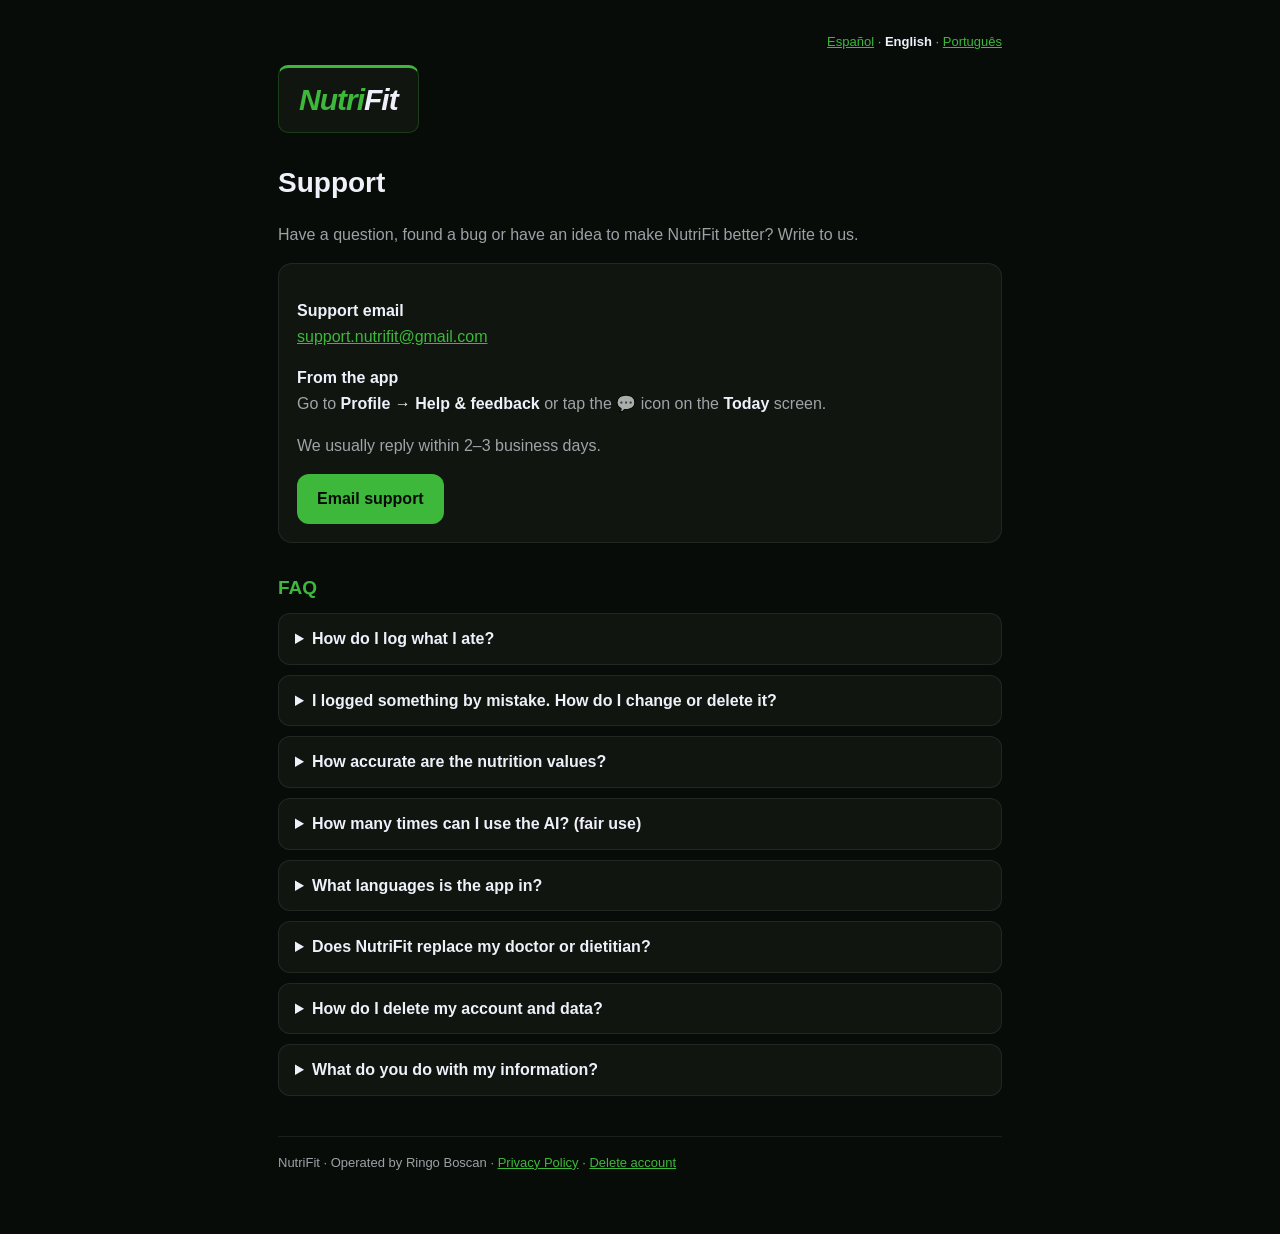
==== en/index.html @ 970cfe76 "Add files via upload Web en 3 idiomas + uso justo de la IA" ====
<!doctype html>
<html lang="en">
<head>
<meta charset="utf-8">
<meta name="viewport" content="width=device-width, initial-scale=1">
<title>NutriFit · Support</title>
<meta name="description" content="Support and contact for NutriFit, the app that logs what you eat with AI.">
<link rel="alternate" hreflang="es" href="https://app-nutrifit.github.io/nutrifit/index.html">
<link rel="alternate" hreflang="en" href="https://app-nutrifit.github.io/nutrifit/en/index.html">
<link rel="alternate" hreflang="pt" href="https://app-nutrifit.github.io/nutrifit/pt/index.html">
<link rel="stylesheet" href="../estilo.css">
</head>
<body>
<main>
  <div class="langs"><a href="../index.html">Español</a> · <strong>English</strong> · <a href="../pt/index.html">Português</a></div>
  <a class="logo" href="index.html"><span class="n">Nutri</span><span class="f">Fit</span></a>

  <h1>Support</h1>
  <p>Have a question, found a bug or have an idea to make NutriFit better? Write to us.</p>

  <div class="card">
    <p><strong>Support email</strong><br>
    <a href="mailto:support.nutrifit@gmail.com">support.nutrifit@gmail.com</a></p>
    <p><strong>From the app</strong><br>
    Go to <strong>Profile → Help &amp; feedback</strong> or tap the 💬 icon on the <strong>Today</strong> screen.</p>
    <p>We usually reply within 2–3 business days.</p>
    <a class="btn" href="mailto:support.nutrifit@gmail.com?subject=NutriFit%20support">Email support</a>
  </div>

  <h2>FAQ</h2>

  <details>
    <summary>How do I log what I ate?</summary>
    <p>In <strong>Add</strong> you can take a photo, type what you ate (or dictate it with your keyboard's microphone), scan a barcode or search for a food. If you've eaten it before, use <strong>Quick log</strong> to repeat it with one tap. At night you can also describe your whole day in one sentence.</p>
  </details>

  <details>
    <summary>I logged something by mistake. How do I change or delete it?</summary>
    <p>On the <strong>Today</strong> screen, tap the food. From there you can move it to another meal, adjust the grams or delete it.</p>
  </details>

  <details>
    <summary>How accurate are the nutrition values?</summary>
    <p>They are <strong>estimates</strong>. We use USDA reference values, and the AI estimates portions from what you describe or photograph. If you know the exact grams, adjust them for better accuracy.</p>
  </details>

  <details>
    <summary>How many times can I use the AI? (fair use)</summary>
    <p>To keep NutriFit fast and affordable, each account includes up to <strong>60 AI uses per day</strong>. Each analyzed photo, smart search, Quick list, message to the assistant and set of suggestions counts as one use. The counter resets at midnight (your phone's time). If you reach the limit, you can keep logging with <strong>Quick log</strong> or by repeating meals. We may adjust this limit; if we do, we'll let you know in the app and on this page.</p>
  </details>

  <details>
    <summary>What languages is the app in?</summary>
    <p>English, Spanish and Portuguese. It uses your phone's language, and you can change it in <strong>Profile → Language</strong>.</p>
  </details>

  <details>
    <summary>Does NutriFit replace my doctor or dietitian?</summary>
    <p>No. NutriFit is a tool to help you keep track of what you eat. For health decisions, talk to a professional.</p>
  </details>

  <details>
    <summary>How do I delete my account and data?</summary>
    <p>In the app go to <strong>Profile → Delete my account and data</strong>. Your account and all your information are deleted. If you can't get into the app, email us at <a href="mailto:support.nutrifit@gmail.com">support.nutrifit@gmail.com</a> from the address you signed up with and we'll do it for you. More details in <a href="delete-account.html">Delete account</a>.</p>
  </details>

  <details>
    <summary>What do you do with my information?</summary>
    <p>Read our <a href="privacy.html">Privacy Policy</a>.</p>
  </details>

  <footer>
    NutriFit · Operated by Ringo Boscan · <a href="privacy.html">Privacy Policy</a> · <a href="delete-account.html">Delete account</a>
  </footer>
</main>
</body>
</html>
---- estilo.css ----
:root { --bg:#080C08; --surface:#101510; --green:#3DB83A; --text:#F0F0FA; --muted:rgba(240,240,250,.65); --border:rgba(255,255,255,.08); }
* { box-sizing:border-box; }
body { margin:0; background:var(--bg); color:var(--text); font-family:-apple-system,BlinkMacSystemFont,"Segoe UI",Roboto,Helvetica,Arial,sans-serif; line-height:1.6; }
main { max-width:760px; margin:0 auto; padding:32px 18px 60px; }
.logo { display:inline-block; background:var(--surface); border:1px solid rgba(61,184,58,.25); border-top:3px solid var(--green); border-radius:10px; padding:8px 20px; font-size:30px; font-weight:900; font-style:italic; letter-spacing:-1px; text-decoration:none; }
.logo .n { color:var(--green); } .logo .f { color:var(--text); }
h1 { font-size:28px; margin:28px 0 6px; } h2 { font-size:19px; margin:30px 0 8px; color:var(--green); }
p, li { color:var(--muted); } strong { color:var(--text); }
a { color:var(--green); }
.card { background:var(--surface); border:1px solid var(--border); border-radius:14px; padding:18px; margin:16px 0; }
.btn { display:inline-block; background:var(--green); color:#050A05; font-weight:700; padding:12px 20px; border-radius:12px; text-decoration:none; }
details { background:var(--surface); border:1px solid var(--border); border-radius:12px; padding:12px 16px; margin:10px 0; }
summary { cursor:pointer; font-weight:600; color:var(--text); }
footer { margin-top:40px; font-size:13px; color:var(--muted); border-top:1px solid var(--border); padding-top:16px; }
table { width:100%; border-collapse:collapse; font-size:14px; } td, th { border-bottom:1px solid var(--border); padding:8px 6px; text-align:left; vertical-align:top; color:var(--muted); } th { color:var(--text); }
.langs { text-align:right; font-size:13px; color:var(--muted); margin-bottom:12px; }
.langs strong { color:var(--text); }
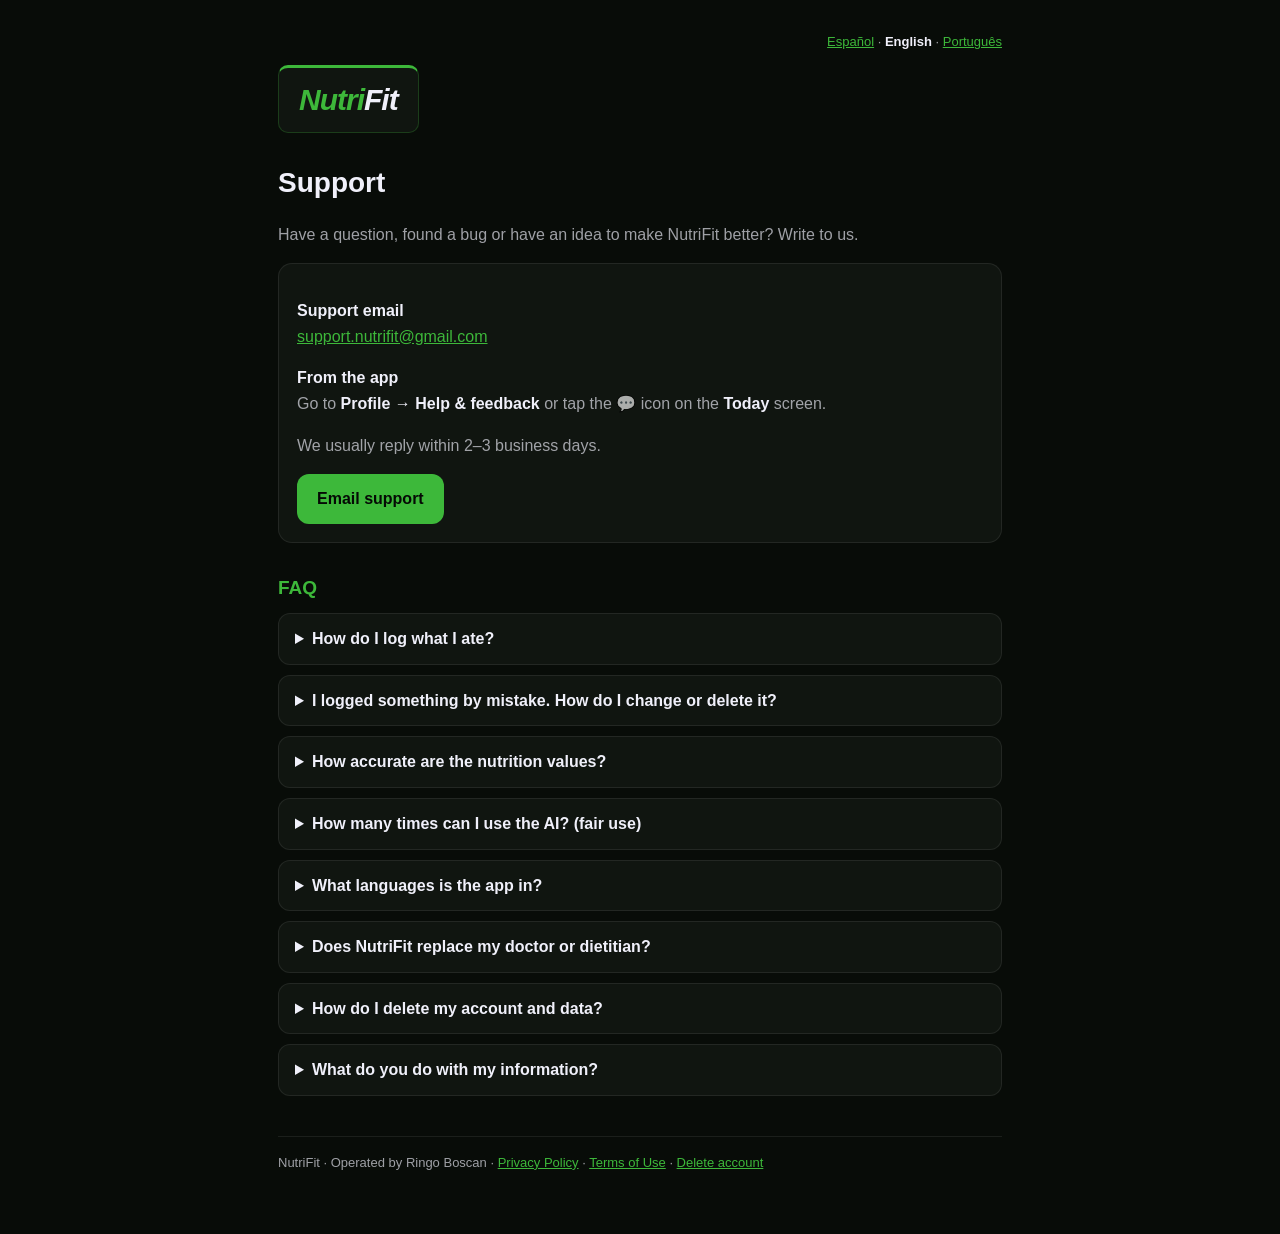
==== commit 21ff8c03: "Add files via upload" ====
--- a/en/index.html
+++ b/en/index.html
@@ -70,7 +70,7 @@
   </details>
 
   <footer>
-    NutriFit · Operated by Ringo Boscan · <a href="privacy.html">Privacy Policy</a> · <a href="delete-account.html">Delete account</a>
+    NutriFit · Operated by Ringo Boscan · <a href="privacy.html">Privacy Policy</a> · <a href="terms.html">Terms of Use</a> · <a href="delete-account.html">Delete account</a>
   </footer>
 </main>
 </body>
